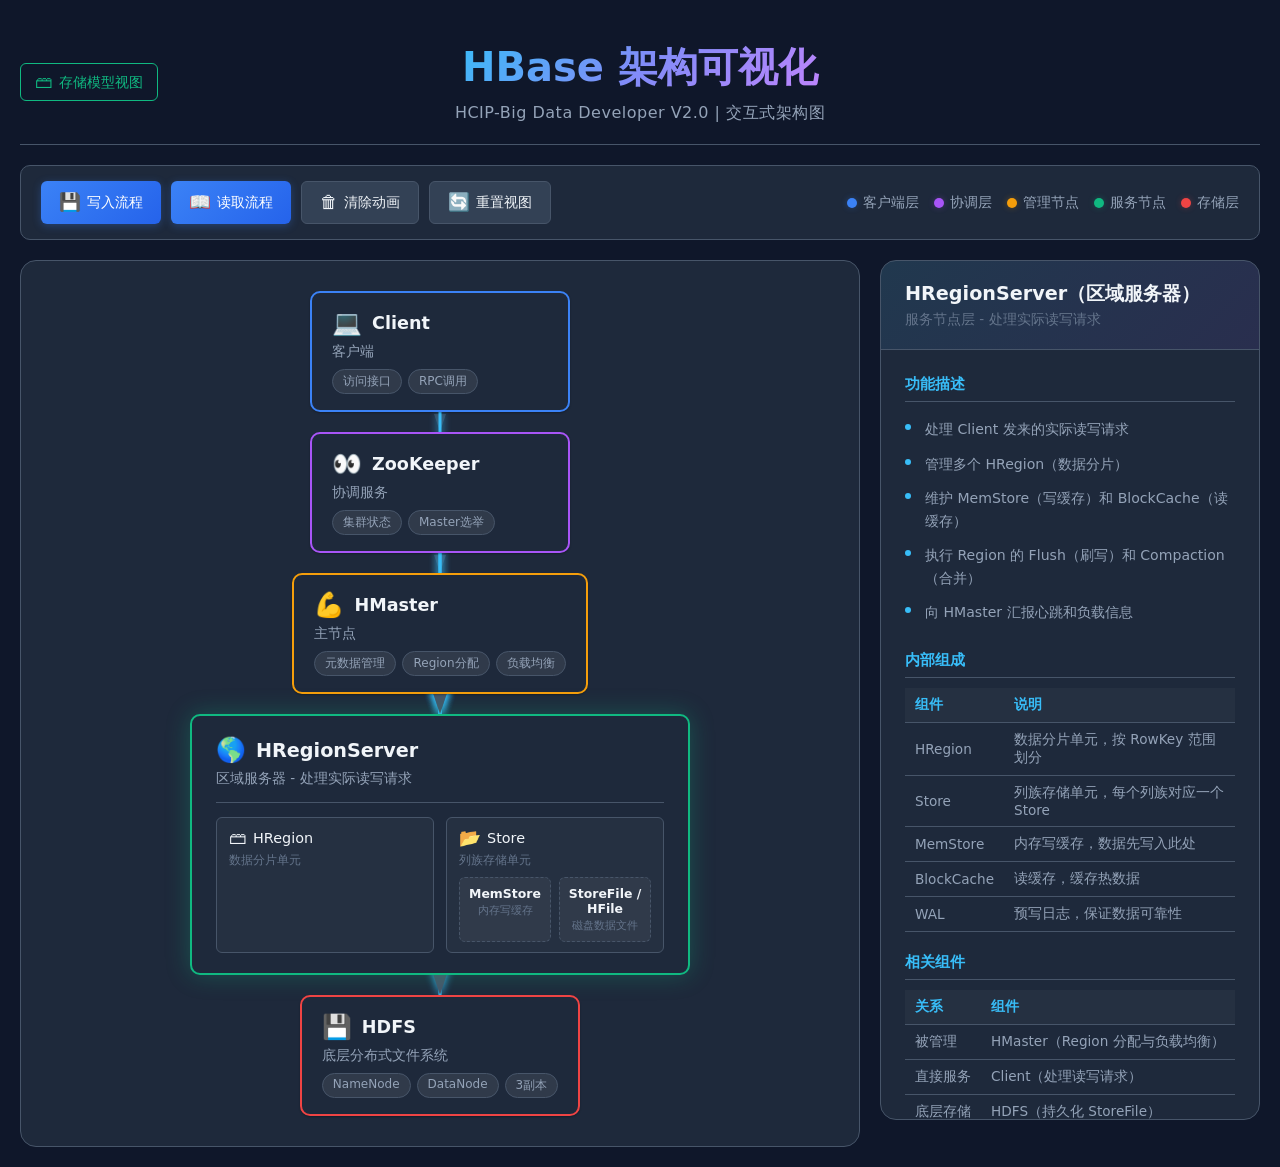
==== vislab/index.html @ 586ca98c "Initial commit: HBase VisLab visualization project - Add interactive HBase architecture visualizatio" ====
<!DOCTYPE html>
<html lang="zh-CN">
<head>
    <meta charset="UTF-8">
    <meta name="viewport" content="width=device-width, initial-scale=1.0">
    <title>HBase 架构可视化 - VisLab</title>
    <link rel="stylesheet" href="css/style.css">
</head>
<body>
    <div class="container">
        <!-- Header -->
        <header class="header" style="display: grid; grid-template-columns: 1fr auto 1fr; align-items: center; padding: 20px 0; border-bottom: 1px solid var(--border-color); margin-bottom: 20px;">
            <div style="text-align: left;">
                <a href="storage.html" style="display: inline-flex; align-items: center; gap: 6px; color: #10b981; text-decoration: none; font-size: 0.9rem; padding: 8px 14px; border: 1px solid #10b981; border-radius: 6px; transition: all 0.25s;">
                    <span style="font-size: 1.1rem;">&#128451;</span> 存储模型视图
                </a>
            </div>
            <div style="text-align: center;">
                <h1>HBase 架构可视化</h1>
                <p class="subtitle">HCIP-Big Data Developer V2.0 | 交互式架构图</p>
            </div>
            <div></div>
        </header>

        <!-- Control Panel -->
        <div class="control-panel">
            <div class="flow-controls">
                <button class="btn btn-primary" id="btn-write-flow" onclick="playFlow('write')">
                    <span class="icon">&#128190;</span> 写入流程
                </button>
                <button class="btn btn-primary" id="btn-read-flow" onclick="playFlow('read')">
                    <span class="icon">&#128214;</span> 读取流程
                </button>
                <button class="btn btn-secondary" id="btn-clear" onclick="clearFlow()">
                    <span class="icon">&#128465;</span> 清除动画
                </button>
                <button class="btn btn-secondary" id="btn-reset" onclick="resetView()">
                    <span class="icon">&#128260;</span> 重置视图
                </button>
            </div>
            <div class="legend">
                <div class="legend-item"><span class="dot dot-client"></span> 客户端层</div>
                <div class="legend-item"><span class="dot dot-coord"></span> 协调层</div>
                <div class="legend-item"><span class="dot dot-master"></span> 管理节点</div>
                <div class="legend-item"><span class="dot dot-server"></span> 服务节点</div>
                <div class="legend-item"><span class="dot dot-storage"></span> 存储层</div>
            </div>
        </div>

        <!-- Main Content -->
        <div class="main-content">
            <!-- Architecture Diagram -->
            <div class="diagram-area">
                <svg class="connections" id="connections"></svg>

                <!-- Flow Particles Container -->
                <div class="particles-container" id="particles"></div>

                <!-- Client Layer -->
                <div class="layer layer-client">
                    <div class="component" id="client" data-component="client" onclick="selectComponent('client')">
                        <div class="component-header">
                            <span class="component-icon">&#128187;</span>
                            <span class="component-name">Client</span>
                        </div>
                        <div class="component-desc">客户端</div>
                        <div class="component-tags">
                            <span class="tag">访问接口</span>
                            <span class="tag">RPC调用</span>
                        </div>
                    </div>
                </div>

                <!-- Coordination Layer -->
                <div class="layer layer-coord">
                    <div class="component" id="zookeeper" data-component="zookeeper" onclick="selectComponent('zookeeper')">
                        <div class="component-header">
                            <span class="component-icon">&#128064;</span>
                            <span class="component-name">ZooKeeper</span>
                        </div>
                        <div class="component-desc">协调服务</div>
                        <div class="component-tags">
                            <span class="tag">集群状态</span>
                            <span class="tag">Master选举</span>
                        </div>
                    </div>
                </div>

                <!-- Master Layer -->
                <div class="layer layer-master">
                    <div class="component" id="hmaster" data-component="hmaster" onclick="selectComponent('hmaster')">
                        <div class="component-header">
                            <span class="component-icon">&#128170;</span>
                            <span class="component-name">HMaster</span>
                        </div>
                        <div class="component-desc">主节点</div>
                        <div class="component-tags">
                            <span class="tag">元数据管理</span>
                            <span class="tag">Region分配</span>
                            <span class="tag">负载均衡</span>
                        </div>
                    </div>
                </div>

                <!-- RegionServer Layer -->
                <div class="layer layer-server">
                    <div class="component component-large" id="regionserver" data-component="regionserver" onclick="selectComponent('regionserver')">
                        <div class="component-header">
                            <span class="component-icon">&#127758;</span>
                            <span class="component-name">HRegionServer</span>
                        </div>
                        <div class="component-desc">区域服务器 - 处理实际读写请求</div>

                        <div class="sub-components">
                            <div class="sub-component" id="hregion" data-component="hregion">
                                <div class="sub-header">
                                    <span class="sub-icon">&#128451;</span>
                                    <span>HRegion</span>
                                </div>
                                <div class="sub-desc">数据分片单元</div>
                            </div>

                            <div class="sub-component" id="store" data-component="store">
                                <div class="sub-header">
                                    <span class="sub-icon">&#128194;</span>
                                    <span>Store</span>
                                </div>
                                <div class="sub-desc">列族存储单元</div>

                                <div class="store-internals">
                                    <div class="store-item" id="memstore" data-component="memstore">
                                        <div class="store-item-name">MemStore</div>
                                        <div class="store-item-desc">内存写缓存</div>
                                    </div>
                                    <div class="store-item" id="storefile" data-component="storefile">
                                        <div class="store-item-name">StoreFile / HFile</div>
                                        <div class="store-item-desc">磁盘数据文件</div>
                                    </div>
                                </div>
                            </div>
                        </div>
                    </div>
                </div>

                <!-- Storage Layer -->
                <div class="layer layer-storage">
                    <div class="component" id="hdfs" data-component="hdfs" onclick="selectComponent('hdfs')">
                        <div class="component-header">
                            <span class="component-icon">&#128190;</span>
                            <span class="component-name">HDFS</span>
                        </div>
                        <div class="component-desc">底层分布式文件系统</div>
                        <div class="component-tags">
                            <span class="tag">NameNode</span>
                            <span class="tag">DataNode</span>
                            <span class="tag">3副本</span>
                        </div>
                    </div>
                </div>
            </div>

            <!-- Detail Panel -->
            <div class="detail-panel" id="detailPanel">
                <div class="panel-header">
                    <h2 id="panelTitle">组件详情</h2>
                    <p id="panelSubtitle">点击架构图中的组件查看详细信息</p>
                </div>
                <div class="panel-content" id="panelContent">
                    <div class="empty-state">
                        <div class="empty-icon">&#128269;</div>
                        <p>点击左侧架构图中的任意组件</p>
                        <p class="empty-hint">查看该组件的详细信息、职责和与其他组件的关系</p>
                    </div>
                </div>
            </div>
        </div>

        <!-- Write Flow Description -->
        <div class="flow-description" id="writeFlowDesc" style="display: none;">
            <h3>写入流程（Write Path）</h3>
            <div class="flow-steps">
                <div class="step">
                    <div class="step-num">1</div>
                    <div class="step-text">Client 向 ZooKeeper 获取 HMaster 地址</div>
                </div>
                <div class="step">
                    <div class="step-num">2</div>
                    <div class="step-text">Client 向 HRegionServer 发送 Put 请求</div>
                </div>
                <div class="step">
                    <div class="step-num">3</div>
                    <div class="step-text">数据先写入 WAL（Write Ahead Log）保证可靠性</div>
                </div>
                <div class="step">
                    <div class="step-num">4</div>
                    <div class="step-text">数据写入 MemStore（内存缓冲区）</div>
                </div>
                <div class="step">
                    <div class="step-num">5</div>
                    <div class="step-text">MemStore 达到阈值后刷写（Flush）到 HFile</div>
                </div>
                <div class="step">
                    <div class="step-num">6</div>
                    <div class="step-text">HFile 最终持久化存储到 HDFS</div>
                </div>
            </div>
        </div>

        <!-- Read Flow Description -->
        <div class="flow-description" id="readFlowDesc" style="display: none;">
            <h3>读取流程（Read Path）</h3>
            <div class="flow-steps">
                <div class="step">
                    <div class="step-num">1</div>
                    <div class="step-text">Client 向 ZooKeeper 获取目标 Region 位置</div>
                </div>
                <div class="step">
                    <div class="step-num">2</div>
                    <div class="step-text">Client 直接向 HRegionServer 发送 Get 请求</div>
                </div>
                <div class="step">
                    <div class="step-num">3</div>
                    <div class="step-text">先查 MemStore（最新写入的数据）</div>
                </div>
                <div class="step">
                    <div class="step-num">4</div>
                    <div class="step-text">再查 BlockCache（读缓存）</div>
                </div>
                <div class="step">
                    <div class="step-num">5</div>
                    <div class="step-text">若未命中，读取 HFile（磁盘文件）</div>
                </div>
                <div class="step">
                    <div class="step-num">6</div>
                    <div class="step-text">结果返回给 Client</div>
                </div>
            </div>
        </div>
    </div>

    <script src="js/main.js"></script>
</body>
</html>
---- vislab/css/style.css ----
/* ===== Reset & Base ===== */
*, *::before, *::after {
    margin: 0;
    padding: 0;
    box-sizing: border-box;
}

:root {
    --bg-primary: #0f172a;
    --bg-secondary: #1e293b;
    --bg-tertiary: #334155;
    --bg-card: #1e293b;
    --border-color: #475569;
    --text-primary: #f1f5f9;
    --text-secondary: #94a3b8;
    --text-muted: #64748b;
    --accent-client: #3b82f6;
    --accent-coord: #a855f7;
    --accent-master: #f59e0b;
    --accent-server: #10b981;
    --accent-storage: #ef4444;
    --accent-highlight: #38bdf8;
    --glow-client: rgba(59, 130, 246, 0.3);
    --glow-coord: rgba(168, 85, 247, 0.3);
    --glow-master: rgba(245, 158, 11, 0.3);
    --glow-server: rgba(16, 185, 129, 0.3);
    --glow-storage: rgba(239, 68, 68, 0.3);
    --shadow-sm: 0 1px 2px 0 rgba(0, 0, 0, 0.3);
    --shadow-md: 0 4px 6px -1px rgba(0, 0, 0, 0.4);
    --shadow-lg: 0 10px 15px -3px rgba(0, 0, 0, 0.5);
    --radius-sm: 6px;
    --radius-md: 10px;
    --radius-lg: 16px;
    --transition: all 0.25s cubic-bezier(0.4, 0, 0.2, 1);
}

body {
    font-family: 'Segoe UI', system-ui, -apple-system, sans-serif;
    background: var(--bg-primary);
    color: var(--text-primary);
    min-height: 100vh;
    overflow-x: hidden;
}

.container {
    max-width: 1600px;
    margin: 0 auto;
    padding: 20px;
}

/* ===== Header ===== */
.header {
    text-align: center;
    padding: 30px 0 20px;
    border-bottom: 1px solid var(--border-color);
    margin-bottom: 20px;
}

.header h1 {
    font-size: 2.5rem;
    font-weight: 700;
    background: linear-gradient(135deg, #38bdf8, #818cf8, #c084fc);
    -webkit-background-clip: text;
    -webkit-text-fill-color: transparent;
    background-clip: text;
    margin-bottom: 8px;
}

.subtitle {
    color: var(--text-secondary);
    font-size: 1rem;
    letter-spacing: 0.5px;
}

/* ===== Control Panel ===== */
.control-panel {
    display: flex;
    justify-content: space-between;
    align-items: center;
    flex-wrap: wrap;
    gap: 15px;
    padding: 15px 20px;
    background: var(--bg-secondary);
    border-radius: var(--radius-md);
    margin-bottom: 20px;
    border: 1px solid var(--border-color);
}

.flow-controls {
    display: flex;
    gap: 10px;
    flex-wrap: wrap;
}

.btn {
    display: inline-flex;
    align-items: center;
    gap: 6px;
    padding: 10px 18px;
    border: none;
    border-radius: var(--radius-sm);
    font-size: 0.9rem;
    font-weight: 500;
    cursor: pointer;
    transition: var(--transition);
    outline: none;
}

.btn-primary {
    background: linear-gradient(135deg, #3b82f6, #2563eb);
    color: white;
    box-shadow: 0 2px 8px rgba(59, 130, 246, 0.3);
}

.btn-primary:hover {
    transform: translateY(-2px);
    box-shadow: 0 4px 16px rgba(59, 130, 246, 0.5);
}

.btn-primary.active {
    background: linear-gradient(135deg, #f59e0b, #d97706);
    box-shadow: 0 2px 8px rgba(245, 158, 11, 0.3);
}

.btn-secondary {
    background: var(--bg-tertiary);
    color: var(--text-primary);
    border: 1px solid var(--border-color);
}

.btn-secondary:hover {
    background: #475569;
    transform: translateY(-2px);
}

.icon {
    font-size: 1.1rem;
}

/* ===== Legend ===== */
.legend {
    display: flex;
    gap: 15px;
    flex-wrap: wrap;
}

.legend-item {
    display: flex;
    align-items: center;
    gap: 6px;
    font-size: 0.85rem;
    color: var(--text-secondary);
}

.dot {
    width: 10px;
    height: 10px;
    border-radius: 50%;
    display: inline-block;
}

.dot-client { background: var(--accent-client); box-shadow: 0 0 6px var(--glow-client); }
.dot-coord { background: var(--accent-coord); box-shadow: 0 0 6px var(--glow-coord); }
.dot-master { background: var(--accent-master); box-shadow: 0 0 6px var(--glow-master); }
.dot-server { background: var(--accent-server); box-shadow: 0 0 6px var(--glow-server); }
.dot-storage { background: var(--accent-storage); box-shadow: 0 0 6px var(--glow-storage); }

/* ===== Main Content ===== */
.main-content {
    display: grid;
    grid-template-columns: 1fr 380px;
    gap: 20px;
    align-items: start;
}

/* ===== Diagram Area ===== */
.diagram-area {
    position: relative;
    background: var(--bg-secondary);
    border-radius: var(--radius-lg);
    padding: 30px 20px;
    border: 1px solid var(--border-color);
    min-height: 700px;
    display: flex;
    flex-direction: column;
    align-items: center;
    gap: 20px;
    overflow: hidden;
}

.connections {
    position: absolute;
    top: 0;
    left: 0;
    width: 100%;
    height: 100%;
    pointer-events: none;
    z-index: 1;
}

.connection-line {
    fill: none;
    stroke: var(--border-color);
    stroke-width: 2;
    stroke-dasharray: 6, 4;
    opacity: 0.6;
    transition: var(--transition);
}

.connection-line.active {
    stroke: var(--accent-highlight);
    stroke-width: 3;
    stroke-dasharray: none;
    opacity: 1;
    filter: drop-shadow(0 0 4px var(--accent-highlight));
}

.connection-line.flow-line {
    stroke: #38bdf8;
    stroke-width: 3;
    opacity: 0;
    animation: flowDash 1.5s linear infinite;
}

@keyframes flowDash {
    0% { stroke-dashoffset: 20; opacity: 1; }
    100% { stroke-dashoffset: 0; opacity: 1; }
}

/* ===== Particles ===== */
.particles-container {
    position: absolute;
    top: 0;
    left: 0;
    width: 100%;
    height: 100%;
    pointer-events: none;
    z-index: 10;
}

.particle {
    position: absolute;
    width: 8px;
    height: 8px;
    border-radius: 50%;
    background: #38bdf8;
    box-shadow: 0 0 8px #38bdf8, 0 0 16px rgba(56, 189, 248, 0.5);
    z-index: 10;
}

/* ===== Layers ===== */
.layer {
    position: relative;
    z-index: 2;
    width: 100%;
    display: flex;
    justify-content: center;
}

/* ===== Components ===== */
.component {
    background: var(--bg-card);
    border: 2px solid var(--border-color);
    border-radius: var(--radius-md);
    padding: 16px 20px;
    min-width: 260px;
    max-width: 500px;
    cursor: pointer;
    transition: var(--transition);
    position: relative;
    box-shadow: var(--shadow-sm);
}

.component:hover {
    transform: translateY(-4px);
    box-shadow: var(--shadow-lg);
}

.component.selected {
    border-color: var(--accent-highlight);
    box-shadow: 0 0 20px rgba(56, 189, 248, 0.3), var(--shadow-lg);
}

.component.highlighted {
    border-color: var(--accent-highlight);
    animation: pulse 1.5s ease-in-out infinite;
}

.component.dimmed {
    opacity: 0.3;
}

@keyframes pulse {
    0%, 100% { box-shadow: 0 0 5px rgba(56, 189, 248, 0.3); }
    50% { box-shadow: 0 0 20px rgba(56, 189, 248, 0.6); }
}

/* Layer-specific component colors */
.layer-client .component { border-color: var(--accent-client); }
.layer-client .component:hover { box-shadow: 0 0 20px var(--glow-client), var(--shadow-lg); }
.layer-client .component.selected { border-color: var(--accent-client); box-shadow: 0 0 25px var(--glow-client); }

.layer-coord .component { border-color: var(--accent-coord); }
.layer-coord .component:hover { box-shadow: 0 0 20px var(--glow-coord), var(--shadow-lg); }
.layer-coord .component.selected { border-color: var(--accent-coord); box-shadow: 0 0 25px var(--glow-coord); }

.layer-master .component { border-color: var(--accent-master); }
.layer-master .component:hover { box-shadow: 0 0 20px var(--glow-master), var(--shadow-lg); }
.layer-master .component.selected { border-color: var(--accent-master); box-shadow: 0 0 25px var(--glow-master); }

.layer-server .component { border-color: var(--accent-server); }
.layer-server .component:hover { box-shadow: 0 0 20px var(--glow-server), var(--shadow-lg); }
.layer-server .component.selected { border-color: var(--accent-server); box-shadow: 0 0 25px var(--glow-server); }

.layer-storage .component { border-color: var(--accent-storage); }
.layer-storage .component:hover { box-shadow: 0 0 20px var(--glow-storage), var(--shadow-lg); }
.layer-storage .component.selected { border-color: var(--accent-storage); box-shadow: 0 0 25px var(--glow-storage); }

.component-header {
    display: flex;
    align-items: center;
    gap: 10px;
    margin-bottom: 6px;
}

.component-icon {
    font-size: 1.5rem;
}

.component-name {
    font-size: 1.1rem;
    font-weight: 600;
    color: var(--text-primary);
}

.component-desc {
    font-size: 0.85rem;
    color: var(--text-secondary);
    margin-bottom: 8px;
}

.component-tags {
    display: flex;
    gap: 6px;
    flex-wrap: wrap;
}

.tag {
    background: rgba(255, 255, 255, 0.08);
    border: 1px solid var(--border-color);
    padding: 3px 10px;
    border-radius: 20px;
    font-size: 0.75rem;
    color: var(--text-secondary);
}

/* ===== Large Component (RegionServer) ===== */
.component-large {
    min-width: 420px;
    padding: 20px 24px;
}

.component-large .component-name {
    font-size: 1.2rem;
}

.sub-components {
    display: grid;
    grid-template-columns: 1fr 1fr;
    gap: 12px;
    margin-top: 14px;
    padding-top: 14px;
    border-top: 1px solid var(--border-color);
}

.sub-component {
    background: rgba(255, 255, 255, 0.03);
    border: 1px solid var(--border-color);
    border-radius: var(--radius-sm);
    padding: 10px 12px;
    cursor: pointer;
    transition: var(--transition);
}

.sub-component:hover {
    background: rgba(255, 255, 255, 0.06);
    border-color: var(--accent-highlight);
}

.sub-component.selected {
    border-color: var(--accent-highlight);
    box-shadow: 0 0 12px rgba(56, 189, 248, 0.3);
}

.sub-header {
    display: flex;
    align-items: center;
    gap: 6px;
    margin-bottom: 4px;
    font-size: 0.9rem;
    font-weight: 500;
    color: var(--text-primary);
}

.sub-icon {
    font-size: 1.1rem;
}

.sub-desc {
    font-size: 0.78rem;
    color: var(--text-muted);
}

/* ===== Store Internals ===== */
.store-internals {
    display: flex;
    gap: 8px;
    margin-top: 8px;
}

.store-item {
    flex: 1;
    background: rgba(255, 255, 255, 0.05);
    border: 1px dashed var(--border-color);
    border-radius: var(--radius-sm);
    padding: 8px;
    text-align: center;
    cursor: pointer;
    transition: var(--transition);
}

.store-item:hover {
    background: rgba(255, 255, 255, 0.08);
    border-color: var(--accent-highlight);
}

.store-item.selected {
    border-color: var(--accent-highlight);
    background: rgba(56, 189, 248, 0.1);
}

.store-item-name {
    font-size: 0.78rem;
    font-weight: 600;
    color: var(--text-primary);
    margin-bottom: 2px;
}

.store-item-desc {
    font-size: 0.7rem;
    color: var(--text-muted);
}

/* ===== Detail Panel ===== */
.detail-panel {
    background: var(--bg-secondary);
    border-radius: var(--radius-lg);
    border: 1px solid var(--border-color);
    overflow: hidden;
    position: sticky;
    top: 20px;
    max-height: calc(100vh - 40px);
    display: flex;
    flex-direction: column;
}

.panel-header {
    padding: 20px 24px;
    background: linear-gradient(135deg, rgba(56, 189, 248, 0.1), rgba(139, 92, 246, 0.1));
    border-bottom: 1px solid var(--border-color);
}

.panel-header h2 {
    font-size: 1.2rem;
    font-weight: 600;
    color: var(--text-primary);
    margin-bottom: 4px;
}

.panel-header p {
    font-size: 0.85rem;
    color: var(--text-muted);
}

.panel-content {
    padding: 24px;
    overflow-y: auto;
    flex: 1;
}

.empty-state {
    text-align: center;
    padding: 40px 20px;
    color: var(--text-muted);
}

.empty-icon {
    font-size: 3rem;
    margin-bottom: 16px;
    opacity: 0.5;
}

.empty-state p {
    margin-bottom: 8px;
    font-size: 1rem;
}

.empty-hint {
    font-size: 0.85rem;
    color: var(--text-muted);
}

/* Detail sections */
.detail-section {
    margin-bottom: 20px;
}

.detail-section:last-child {
    margin-bottom: 0;
}

.detail-section h3 {
    font-size: 0.95rem;
    font-weight: 600;
    color: var(--accent-highlight);
    margin-bottom: 10px;
    padding-bottom: 6px;
    border-bottom: 1px solid var(--border-color);
}

.detail-section p {
    font-size: 0.9rem;
    color: var(--text-secondary);
    line-height: 1.7;
    margin-bottom: 8px;
}

.detail-list {
    list-style: none;
}

.detail-list li {
    padding: 6px 0;
    padding-left: 20px;
    position: relative;
    font-size: 0.88rem;
    color: var(--text-secondary);
    line-height: 1.6;
}

.detail-list li::before {
    content: '';
    position: absolute;
    left: 0;
    top: 12px;
    width: 6px;
    height: 6px;
    border-radius: 50%;
    background: var(--accent-highlight);
}

.detail-table {
    width: 100%;
    border-collapse: collapse;
    font-size: 0.85rem;
}

.detail-table th,
.detail-table td {
    padding: 8px 10px;
    text-align: left;
    border-bottom: 1px solid var(--border-color);
}

.detail-table th {
    color: var(--accent-highlight);
    font-weight: 600;
    background: rgba(255, 255, 255, 0.03);
}

.detail-table td {
    color: var(--text-secondary);
}

/* ===== Flow Description ===== */
.flow-description {
    background: var(--bg-secondary);
    border-radius: var(--radius-lg);
    border: 1px solid var(--border-color);
    padding: 24px;
    margin-top: 20px;
    grid-column: 1 / -1;
}

.flow-description h3 {
    font-size: 1.2rem;
    color: var(--text-primary);
    margin-bottom: 16px;
    padding-bottom: 10px;
    border-bottom: 1px solid var(--border-color);
}

.flow-steps {
    display: grid;
    grid-template-columns: repeat(auto-fit, minmax(280px, 1fr));
    gap: 12px;
}

.step {
    display: flex;
    align-items: flex-start;
    gap: 12px;
    background: rgba(255, 255, 255, 0.03);
    border: 1px solid var(--border-color);
    border-radius: var(--radius-sm);
    padding: 14px;
    transition: var(--transition);
}

.step:hover {
    background: rgba(255, 255, 255, 0.05);
    border-color: var(--accent-highlight);
}

.step-num {
    width: 28px;
    height: 28px;
    border-radius: 50%;
    background: linear-gradient(135deg, #3b82f6, #8b5cf6);
    color: white;
    display: flex;
    align-items: center;
    justify-content: center;
    font-weight: 600;
    font-size: 0.85rem;
    flex-shrink: 0;
}

.step-text {
    font-size: 0.9rem;
    color: var(--text-secondary);
    line-height: 1.5;
}

/* ===== Responsive ===== */
@media (max-width: 1200px) {
    .main-content {
        grid-template-columns: 1fr;
    }

    .detail-panel {
        position: relative;
        top: 0;
        max-height: none;
    }

    .component-large {
        min-width: 300px;
    }

    .sub-components {
        grid-template-columns: 1fr;
    }

    .store-internals {
        flex-direction: column;
    }
}

@media (max-width: 768px) {
    .header h1 {
        font-size: 1.8rem;
    }

    .control-panel {
        flex-direction: column;
        align-items: stretch;
    }

    .flow-controls {
        justify-content: center;
    }

    .legend {
        justify-content: center;
    }

    .diagram-area {
        min-height: auto;
        padding: 20px 12px;
    }

    .component {
        min-width: auto;
        width: 100%;
        max-width: 300px;
    }

    .component-large {
        min-width: auto;
        max-width: 320px;
    }
}

/* ===== Scrollbar ===== */
::-webkit-scrollbar {
    width: 8px;
}

::-webkit-scrollbar-track {
    background: var(--bg-primary);
}

::-webkit-scrollbar-thumb {
    background: var(--border-color);
    border-radius: 4px;
}

::-webkit-scrollbar-thumb:hover {
    background: var(--text-muted);
}

/* ===== Animations ===== */
@keyframes fadeIn {
    from { opacity: 0; transform: translateY(10px); }
    to { opacity: 1; transform: translateY(0); }
}

.component {
    animation: fadeIn 0.4s ease-out;
}

.layer:nth-child(1) .component { animation-delay: 0.1s; }
.layer:nth-child(2) .component { animation-delay: 0.2s; }
.layer:nth-child(3) .component { animation-delay: 0.3s; }
.layer:nth-child(4) .component { animation-delay: 0.4s; }
.layer:nth-child(5) .component { animation-delay: 0.5s; }
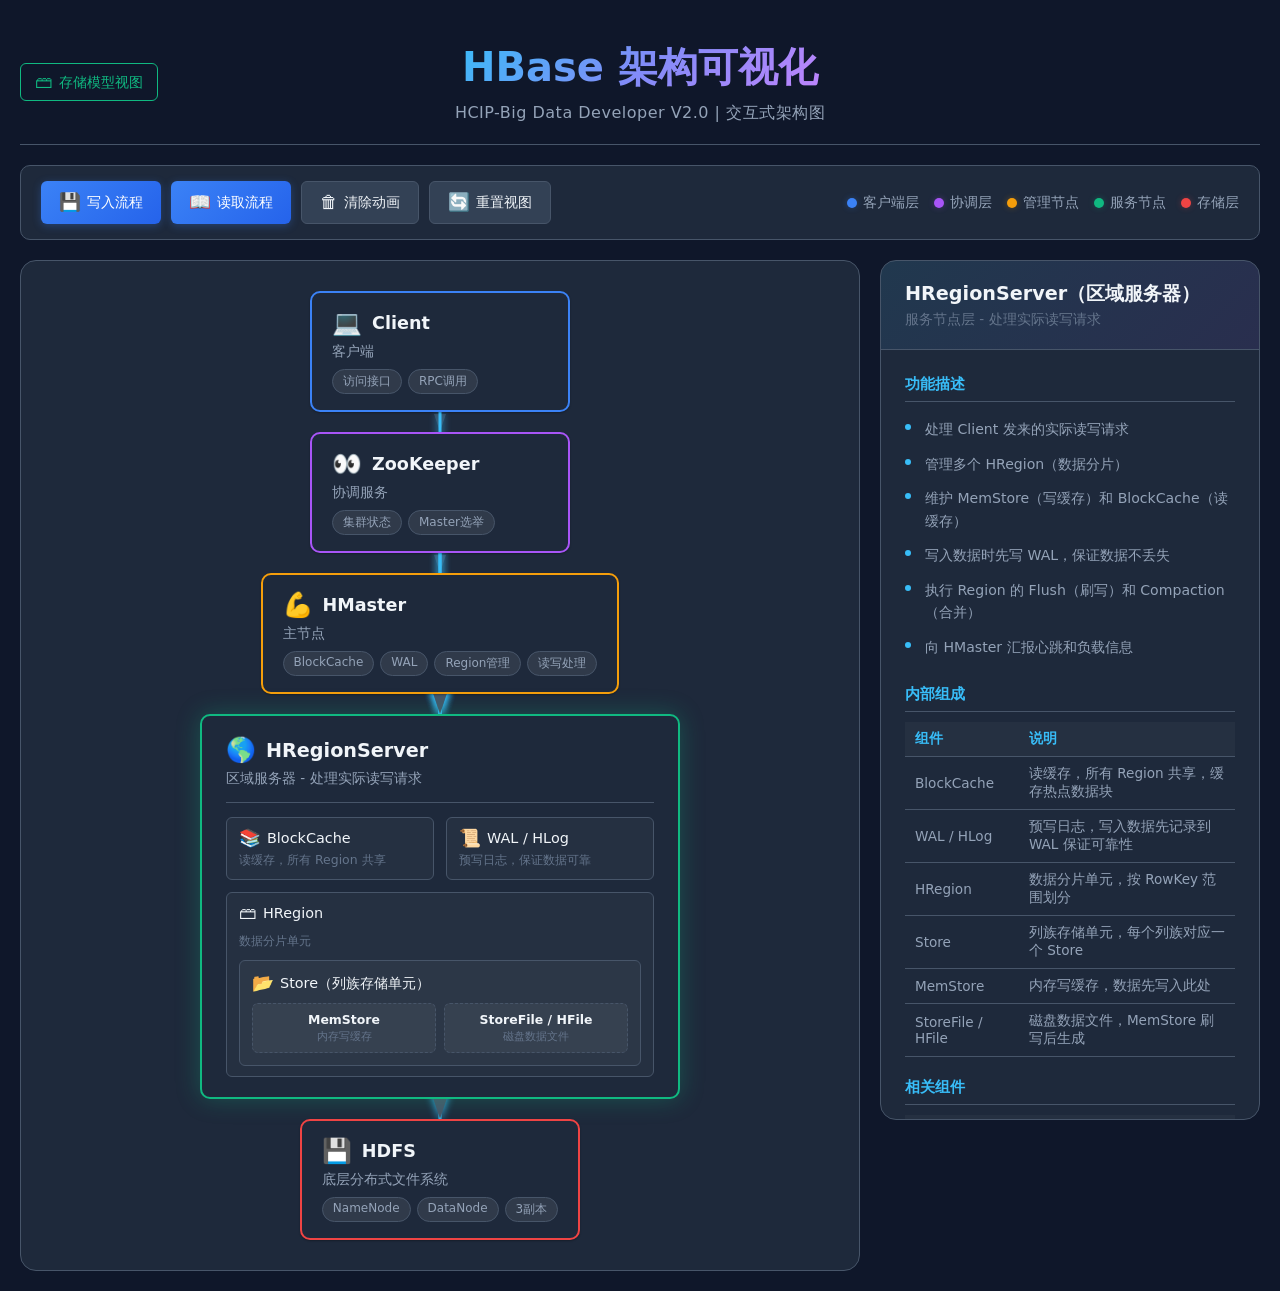
==== commit 78a65201: "Fix HRegionServer structure and add fault scenario docs - Add BlockCache and WAL/HLog to architectur" ====
--- a/vislab/index.html
+++ b/vislab/index.html
@@ -95,9 +95,10 @@
                         </div>
                         <div class="component-desc">主节点</div>
                         <div class="component-tags">
-                            <span class="tag">元数据管理</span>
-                            <span class="tag">Region分配</span>
-                            <span class="tag">负载均衡</span>
+                            <span class="tag">BlockCache</span>
+                            <span class="tag">WAL</span>
+                            <span class="tag">Region管理</span>
+                            <span class="tag">读写处理</span>
                         </div>
                     </div>
                 </div>
@@ -111,30 +112,46 @@
                         </div>
                         <div class="component-desc">区域服务器 - 处理实际读写请求</div>
 
-                        <div class="sub-components">
-                            <div class="sub-component" id="hregion" data-component="hregion">
+                        <!-- RegionServer 直接子组件：BlockCache / WAL / HRegion -->
+                        <div class="rs-internals">
+                            <div class="rs-level1">
+                                <div class="sub-component" id="blockcache" data-component="blockcache">
+                                    <div class="sub-header">
+                                        <span class="sub-icon">&#128218;</span>
+                                        <span>BlockCache</span>
+                                    </div>
+                                    <div class="sub-desc">读缓存，所有 Region 共享</div>
+                                </div>
+                                <div class="sub-component" id="wal" data-component="wal">
+                                    <div class="sub-header">
+                                        <span class="sub-icon">&#128220;</span>
+                                        <span>WAL / HLog</span>
+                                    </div>
+                                    <div class="sub-desc">预写日志，保证数据可靠</div>
+                                </div>
+                            </div>
+
+                            <div class="sub-component rs-hregion" id="hregion" data-component="hregion">
                                 <div class="sub-header">
                                     <span class="sub-icon">&#128451;</span>
                                     <span>HRegion</span>
                                 </div>
                                 <div class="sub-desc">数据分片单元</div>
-                            </div>
-
-                            <div class="sub-component" id="store" data-component="store">
-                                <div class="sub-header">
-                                    <span class="sub-icon">&#128194;</span>
-                                    <span>Store</span>
-                                </div>
-                                <div class="sub-desc">列族存储单元</div>
-
-                                <div class="store-internals">
-                                    <div class="store-item" id="memstore" data-component="memstore">
-                                        <div class="store-item-name">MemStore</div>
-                                        <div class="store-item-desc">内存写缓存</div>
-                                    </div>
-                                    <div class="store-item" id="storefile" data-component="storefile">
-                                        <div class="store-item-name">StoreFile / HFile</div>
-                                        <div class="store-item-desc">磁盘数据文件</div>
+
+                                <div class="store-wrapper" id="store" data-component="store">
+                                    <div class="store-header">
+                                        <span class="sub-icon">&#128194;</span>
+                                        <span>Store（列族存储单元）</span>
+                                    </div>
+                                    <div class="store-internals">
+                                        <div class="store-item" id="memstore" data-component="memstore">
+                                            <div class="store-item-name">MemStore</div>
+                                            <div class="store-item-desc">内存写缓存</div>
+                                        </div>
+                                        <div class="store-item" id="storefile" data-component="storefile">
+                                            <div class="store-item-name">StoreFile / HFile</div>
+                                            <div class="store-item-desc">磁盘数据文件</div>
+                                        </div>
                                     </div>
                                 </div>
                             </div>
@@ -181,23 +198,23 @@
             <div class="flow-steps">
                 <div class="step">
                     <div class="step-num">1</div>
-                    <div class="step-text">Client 向 ZooKeeper 获取 HMaster 地址</div>
+                    <div class="step-text">Client 向 ZooKeeper 获取目标 Region 位置</div>
                 </div>
                 <div class="step">
                     <div class="step-num">2</div>
-                    <div class="step-text">Client 向 HRegionServer 发送 Put 请求</div>
+                    <div class="step-text">Client 直接向 HRegionServer 发送 Put 请求</div>
                 </div>
                 <div class="step">
                     <div class="step-num">3</div>
-                    <div class="step-text">数据先写入 WAL（Write Ahead Log）保证可靠性</div>
+                    <div class="step-text">数据先写入 WAL / HLog（预写日志）保证可靠性</div>
                 </div>
                 <div class="step">
                     <div class="step-num">4</div>
-                    <div class="step-text">数据写入 MemStore（内存缓冲区）</div>
+                    <div class="step-text">数据写入 MemStore（内存写缓存）</div>
                 </div>
                 <div class="step">
                     <div class="step-num">5</div>
-                    <div class="step-text">MemStore 达到阈值后刷写（Flush）到 HFile</div>
+                    <div class="step-text">MemStore 达到阈值后刷写（Flush）到 StoreFile / HFile</div>
                 </div>
                 <div class="step">
                     <div class="step-num">6</div>
@@ -220,19 +237,19 @@
                 </div>
                 <div class="step">
                     <div class="step-num">3</div>
-                    <div class="step-text">先查 MemStore（最新写入的数据）</div>
+                    <div class="step-text">先查 MemStore（最新写入的数据，RowKey 内存有序）</div>
                 </div>
                 <div class="step">
                     <div class="step-num">4</div>
-                    <div class="step-text">再查 BlockCache（读缓存）</div>
+                    <div class="step-text">再查 BlockCache（读缓存，缓存热点 HFile 数据块）</div>
                 </div>
                 <div class="step">
                     <div class="step-num">5</div>
-                    <div class="step-text">若未命中，读取 HFile（磁盘文件）</div>
+                    <div class="step-text">若未命中，读取 StoreFile / HFile（磁盘文件）</div>
                 </div>
                 <div class="step">
                     <div class="step-num">6</div>
-                    <div class="step-text">结果返回给 Client</div>
+                    <div class="step-text">结果合并后返回给 Client</div>
                 </div>
             </div>
         </div>
--- a/vislab/css/style.css
+++ b/vislab/css/style.css
@@ -356,7 +356,8 @@
 
 /* ===== Large Component (RegionServer) ===== */
 .component-large {
-    min-width: 420px;
+    min-width: 480px;
+    max-width: 580px;
     padding: 20px 24px;
 }
 
@@ -364,13 +365,46 @@
     font-size: 1.2rem;
 }
 
-.sub-components {
+/* RegionServer 内部层级 */
+.rs-internals {
+    margin-top: 14px;
+    padding-top: 14px;
+    border-top: 1px solid var(--border-color);
+    display: flex;
+    flex-direction: column;
+    gap: 12px;
+}
+
+.rs-level1 {
     display: grid;
     grid-template-columns: 1fr 1fr;
     gap: 12px;
-    margin-top: 14px;
-    padding-top: 14px;
-    border-top: 1px solid var(--border-color);
+}
+
+.rs-hregion {
+    padding: 14px;
+}
+
+.rs-hregion .sub-header {
+    margin-bottom: 10px;
+}
+
+.store-wrapper {
+    margin-top: 10px;
+    padding: 12px;
+    background: rgba(255, 255, 255, 0.03);
+    border: 1px solid var(--border-color);
+    border-radius: var(--radius-sm);
+}
+
+.store-header {
+    display: flex;
+    align-items: center;
+    gap: 6px;
+    margin-bottom: 10px;
+    font-size: 0.9rem;
+    font-weight: 500;
+    color: var(--text-primary);
 }
 
 .sub-component {
